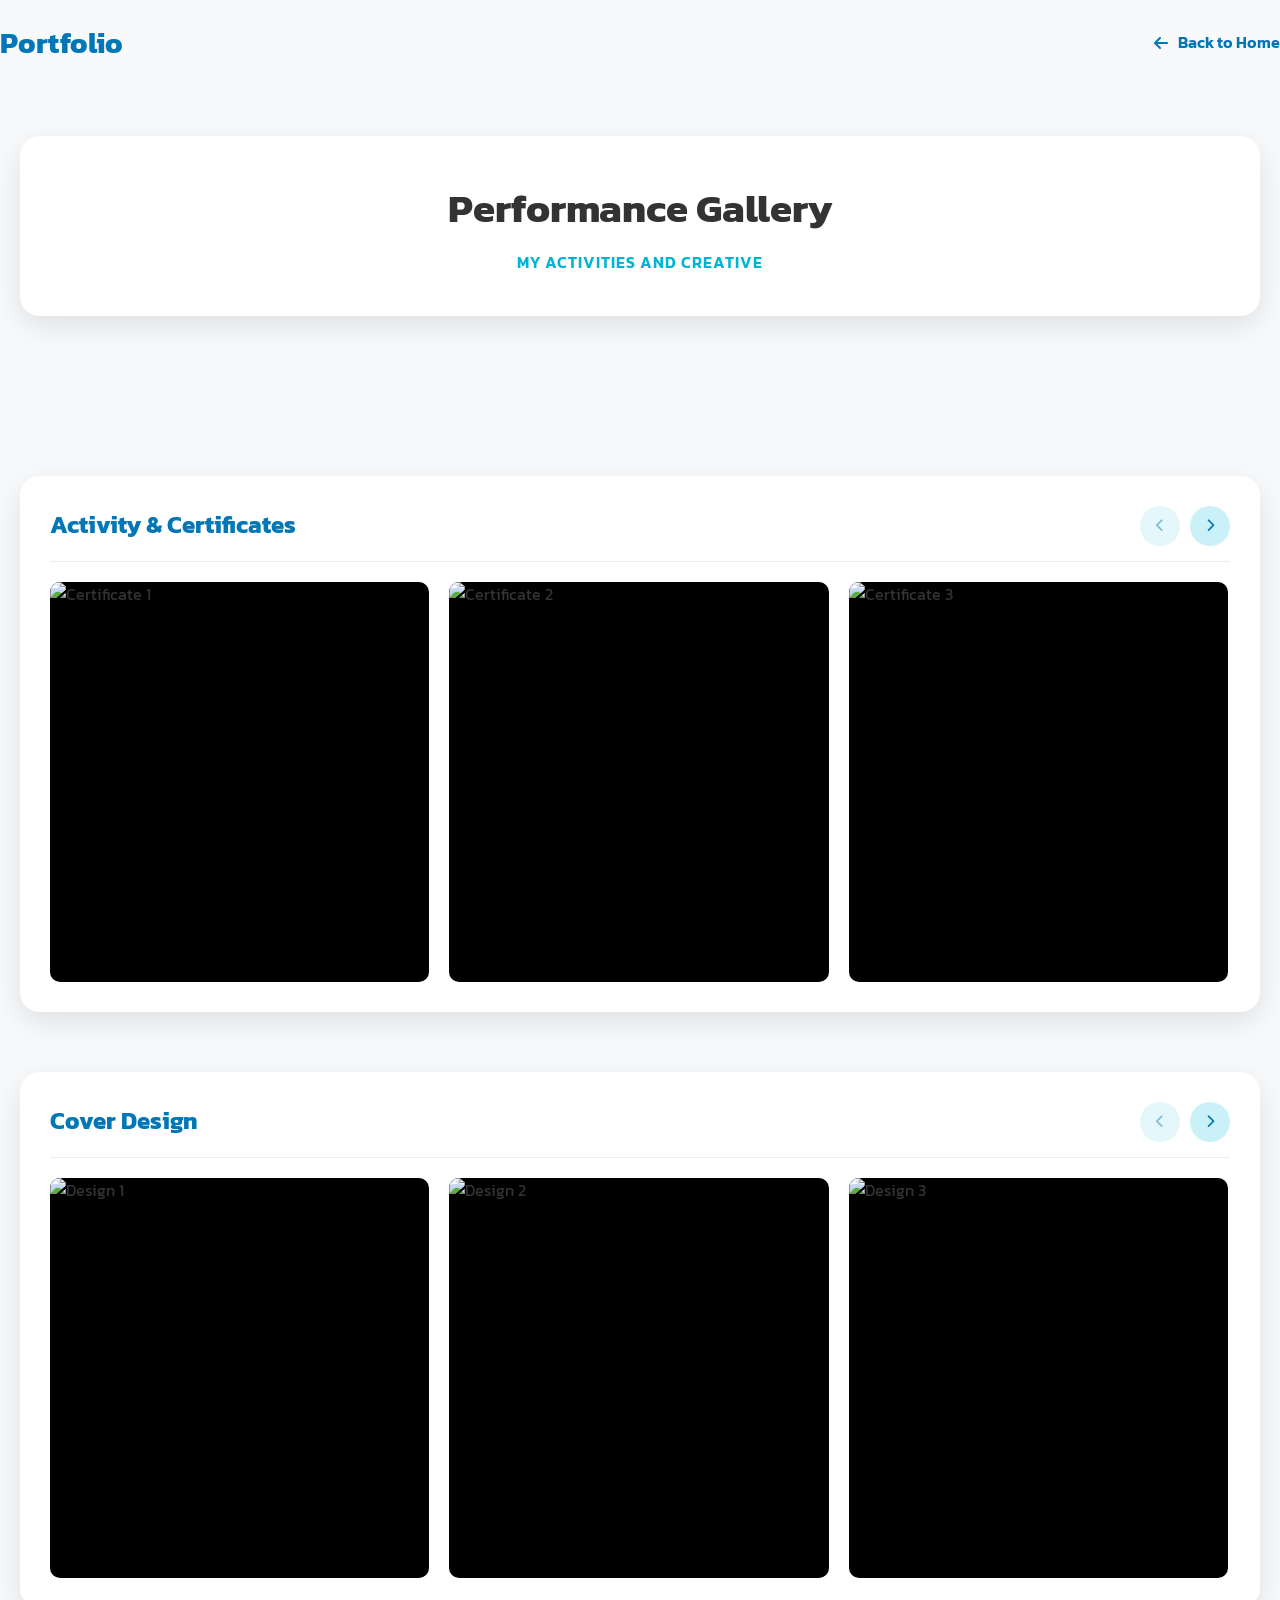
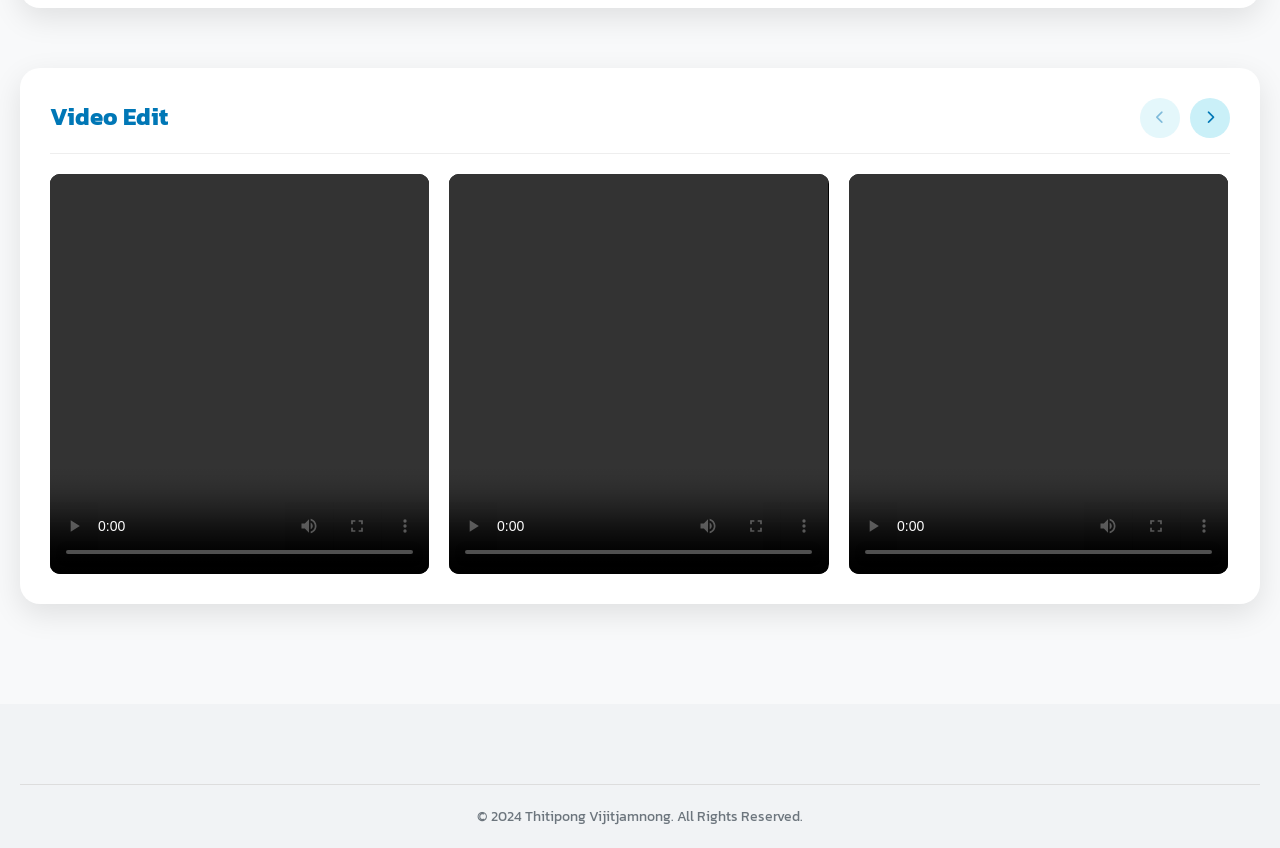
==== index-detail.html @ 3550ec2c "Add files via upload" ====
<!DOCTYPE html>
<html lang="en">

<head>
    <meta charset="UTF-8">
    <meta name="viewport" content="width=device-width, initial-scale=1.0">
    <title>Performance Details | Portfolio</title>

    <!-- Fonts -->
    <link rel="preconnect" href="https://fonts.googleapis.com">
    <link rel="preconnect" href="https://fonts.gstatic.com" crossorigin>
    <link
        href="https://fonts.googleapis.com/css2?family=Outfit:wght@300;400;600;700&family=Kanit:wght@300;400;600&display=swap"
        rel="stylesheet">

    <!-- Icons -->
    <link rel="stylesheet" href="https://cdnjs.cloudflare.com/ajax/libs/font-awesome/6.4.0/css/all.min.css">

    <!-- Styles -->
    <link rel="stylesheet" href="index.css">
    <link rel="stylesheet" href="index-detail.css">
</head>

<body>
    <nav class="navbar container">
        <div class="logo">Portfolio</div>
        <a href="index.html" class="back-link"><i class="fas fa-arrow-left"></i> Back to Home</a>
    </nav>

    <main class="detail-page">
        <div class="container">
            <header class="detail-header">
                <h1 class="section-title">Performance Gallery</h1>
                <p class="section-subtitle">My activities and creative</p>
            </header>

            <section class="gallery-section">
                <div class="gallery-container">
                    <div class="gallery-header">
                        <h2>Activity & Certificates</h2>
                        <div class="carousel-controls">
                            <button class="carousel-btn prev" data-target="cert-carousel"><i
                                    class="fas fa-chevron-left"></i></button>
                            <button class="carousel-btn next" data-target="cert-carousel"><i
                                    class="fas fa-chevron-right"></i></button>
                        </div>
                    </div>
                    <div class="carousel" id="cert-carousel">
                        <div class="carousel-track">
                            <!-- Add your images here. Using placeholders for now as per original file structure -->
                            <div class="carousel-item">
                                <img src="cerdificate/CamScanner 11-09-2025 20.44.jpg" alt="Certificate 1">
                            </div>
                            <div class="carousel-item">
                                <img src="cerdificate/CamScanner 11-09-2025 20.46 (1).jpg" alt="Certificate 2">
                            </div>
                            <div class="carousel-item">
                                <img src="cerdificate/CamScanner 11-09-2025 21.00.jpg" alt="Certificate 3">
                            </div>
                            <div class="carousel-item">
                                <img src="cerdificate/การรับมือภัยพิบัติ.jpg" alt="Certificate 4">
                            </div>
                            <div class="carousel-item">
                                <img src="cerdificate/ค่าย รด.New Gen.jpg" alt="Certificate 5">
                            </div>
                            <div class="carousel-item">
                                <img src="cerdificate/ยอดนักอ่าน.jpg" alt="Certificate 6">
                            </div>
                            <div class="carousel-item">
                                <img src="cerdificate/ลดน้ำหนักด้วยอาหาร.jpg" alt="Certificate 7">
                            </div>
                            <div class="carousel-item">
                                <img src="cerdificate/เปิดโลกภาษาไทย.jpg" alt="Certificate 8">
                            </div>
                            <div class="carousel-item">
                                <img src="activitys/จัดบอร์ดวันภาษาไทย.jpg" alt="Certificate 9">
                            </div>
                            <div class="carousel-item">
                                <img src="activitys/จัดบอร์ดวันวิทยศาสตร์.jpg" alt="Certificate 10">
                            </div>
                            <div class="carousel-item">
                                <img src="activitys/จิตอาสาจราจร.jpeg" alt="Certificate 11">
                            </div>
                            <div class="carousel-item">
                                <img src="activitys/ร่วมอบรมอุทยาน.jpeg" alt="Certificate 12">
                            </div>
                            <div class="carousel-item">
                                <img src="activitys/ร่วมแสดงความยินดีนศท.สอบติดนายร้อย.jpeg" alt="Certificate 13">
                            </div>
                        </div>
                    </div>
                </div>

                <div class="gallery-container">
                    <div class="gallery-header">
                        <h2>Cover Design</h2>
                        <div class="carousel-controls">
                            <button class="carousel-btn prev" data-target="design-carousel"><i
                                    class="fas fa-chevron-left"></i></button>
                            <button class="carousel-btn next" data-target="design-carousel"><i
                                    class="fas fa-chevron-right"></i></button>
                        </div>
                    </div>
                    <div class="carousel" id="design-carousel">
                        <div class="carousel-track">
                            <div class="carousel-item">
                                <img src="coverdesign/บักหำน้อย yungtarr v.2_00000.jpg" alt="Design 1">
                            </div>
                            <div class="carousel-item">
                                <img src="coverdesign/background youtube_00000.jpg" alt="Design 2">
                            </div>
                            <div class="carousel-item">
                                <img src="coverdesign/cover moonlight_00000.jpg" alt="Design 3">
                            </div>
                            <div class="carousel-item">
                                <img src="coverdesign/intentions - starfall_00000.jpg" alt="Design 4">
                            </div>
                            <div class="carousel-item">
                                <img src="coverdesign/Screenshot 2023-08-31 214523.png" alt="Design 5">
                            </div>
                            <div class="carousel-item">
                                <img src="coverdesign/ปก _00014.jpg" alt="Design 6">
                            </div>
                            <div class="carousel-item">
                                <img src="coverdesign/ปก ซ่อนเธอไว้ในเพลง_00000.jpg" alt="Design 7">
                            </div>
                            <div class="carousel-item">
                                <div class="placeholder-item">More Designs</div>
                            </div>
                        </div>
                    </div>
                </div>

                <div class="gallery-container">
                    <div class="gallery-header">
                        <h2>Video Edit</h2>
                        <div class="carousel-controls">
                            <button class="carousel-btn prev" data-target="video-carousel"><i
                                    class="fas fa-chevron-left"></i></button>
                            <button class="carousel-btn next" data-target="video-carousel"><i
                                    class="fas fa-chevron-right"></i></button>
                        </div>
                    </div>
                    <div class="carousel" id="video-carousel">
                        <div class="carousel-track">
                            <div class="carousel-item">
                                <video src="video/บักหำน้อย yungtarr.mp4" controls></video>
                            </div>
                            <div class="carousel-item">
                                <video src="video/Moonlight.mp4" controls></video>
                            </div>
                            <div class="carousel-item">
                                <video src="video/One kiss.mp4" controls></video>
                            </div>
                            <div class="carousel-item">
                                <video src="video/santa doesn_t know you like i do_1.mp4" controls></video>
                            </div>
                            <div class="carousel-item">
                                <video src="video/Shell We คุณคุโบะไม่ยอมให้ผมเป็นตัวประกอบ.mp4" controls></video>
                            </div>
                            <div class="carousel-item">
                                <video src="video/ซ่อนเธฮไว้ในเพลง 01.mp4" controls></video>
                            </div>
                            <div class="carousel-item">
                                <div class="placeholder-item">More Videos</div>
                            </div>
                        </div>
                    </div>
                </div>
            </section>
        </div>
    </main>

    <footer class="footer-section">
        <div class="container">
            <div class="footer-bottom">
                <p>&copy; 2024 Thitipong Vijitjamnong. All Rights Reserved.</p>
            </div>
        </div>
    </footer>

    <!-- Lightbox -->
    <div id="lightbox" class="lightbox">
        <span class="lightbox-close">&times;</span>
        <div class="lightbox-content"></div>
    </div>

    <script src="index-detail.js"></script>
</body>
---- index.css ----
:root {
    --primary-color: #00b4d8;
    --primary-dark: #0077b6;
    --secondary-color: #caf0f8;
    --text-color: #333;
    --bg-color: #f8f9fa;
    --white: #ffffff;
    --gray: #6c757d;
    --gradient: linear-gradient(135deg, #00b4d8 0%, #0077b6 100%);
    --shadow: 0 10px 30px rgba(0, 0, 0, 0.1);
    --transition: all 0.3s ease;
}

* {
    margin: 0;
    padding: 0;
    box-sizing: border-box;
    font-family: 'Outfit', sans-serif;
    scroll-behavior: smooth;
}

body {
    background-color: var(--bg-color);
    color: var(--text-color);
    line-height: 1.6;
    overflow-x: hidden;
}

.container {
    max-width: 1200px;
    margin: 0 auto;
    padding: 0 20px;
}

/* Navbar */
.navbar {
    display: flex;
    justify-content: space-between;
    align-items: center;
    padding: 20px 0;
    position: relative;
    z-index: 1000;
}

.logo {
    font-size: 1.8rem;
    font-weight: 700;
    color: var(--primary-dark);
    font-family: 'Kanit', sans-serif;
}

.nav-links {
    display: flex;
    list-style: none;
    gap: 30px;
    align-items: center;
}

.nav-links a {
    text-decoration: none;
    color: var(--text-color);
    font-weight: 500;
    transition: var(--transition);
    position: relative;
}

.nav-links a:hover {
    color: var(--primary-color);
}

.nav-links a::after {
    content: '';
    position: absolute;
    width: 0;
    height: 2px;
    bottom: -5px;
    left: 0;
    background-color: var(--primary-color);
    transition: var(--transition);
}

.nav-links a:hover::after {
    width: 100%;
}

.btn-contact {
    padding: 10px 25px;
    background: var(--gradient);
    color: var(--white) !important;
    border-radius: 50px;
    box-shadow: 0 4px 15px rgba(0, 180, 216, 0.3);
}

.btn-contact:hover {
    transform: translateY(-2px);
    box-shadow: 0 6px 20px rgba(0, 180, 216, 0.4);
}

.btn-contact::after {
    display: none;
}

.hamburger {
    display: none;
    font-size: 1.5rem;
    cursor: pointer;
}

/* Hero Section */
.hero-section {
    min-height: 100vh;
    background: linear-gradient(to bottom right, #e0f7fa, #ffffff);
    position: relative;
    overflow: hidden;
}

.hero-content {
    display: flex;
    align-items: center;
    justify-content: space-between;
    min-height: calc(100vh - 80px);
    padding: 50px 0;
}

.hero-text {
    flex: 1;
    padding-right: 50px;
    animation: slideRight 1s ease forwards;
}

.greeting {
    display: inline-block;
    padding: 8px 16px;
    background-color: var(--secondary-color);
    color: var(--primary-dark);
    border-radius: 50px;
    font-weight: 600;
    margin-bottom: 20px;
    font-size: 0.9rem;
}

.name {
    font-size: 4rem;
    font-weight: 700;
    line-height: 1.1;
    margin-bottom: 20px;
    font-family: 'Kanit', sans-serif;
    background: var(--gradient);
    -webkit-background-clip: text;
    background-clip: text;
    -webkit-text-fill-color: transparent;
}

.description {
    font-size: 1.2rem;
    color: var(--gray);
    margin-bottom: 40px;
    max-width: 500px;
}

.hero-btns {
    display: flex;
    gap: 20px;
}

.btn {
    padding: 12px 30px;
    border-radius: 50px;
    text-decoration: none;
    font-weight: 600;
    transition: var(--transition);
    display: inline-block;
}

.btn-primary {
    background: var(--gradient);
    color: var(--white);
    box-shadow: 0 4px 15px rgba(0, 180, 216, 0.3);
}

.btn-primary:hover {
    transform: translateY(-3px);
    box-shadow: 0 8px 25px rgba(0, 180, 216, 0.4);
}

.btn-outline {
    border: 2px solid var(--primary-color);
    color: var(--primary-color);
}

.btn-outline:hover {
    background-color: var(--primary-color);
    color: var(--white);
}

.hero-image {
    flex: 1;
    display: flex;
    justify-content: flex-end;
    position: relative;
    animation: slideLeft 1s ease forwards;
}

.img-wrapper {
    position: relative;
    width: 450px;
    height: 450px;
    border-radius: 50%;
    overflow: hidden;
    border: 10px solid var(--white);
    box-shadow: var(--shadow);
}

.img-wrapper img {
    width: 100%;
    height: 100%;
    object-fit: cover;
}

/* Sections Common */
section {
    padding: 100px 0;
}

.section-header {
    text-align: center;
    margin-bottom: 60px;
}

.section-title {
    font-size: 2.5rem;
    font-weight: 700;
    margin-bottom: 10px;
    font-family: 'Kanit', sans-serif;
}

.section-subtitle {
    color: var(--primary-color);
    font-weight: 600;
    text-transform: uppercase;
    letter-spacing: 1px;
}

/* About Section */
.about-content {
    display: grid;
    grid-template-columns: repeat(auto-fit, minmax(300px, 1fr));
    gap: 30px;
}

.about-card,
.target-card {
    background: var(--white);
    padding: 40px;
    border-radius: 20px;
    box-shadow: var(--shadow);
    transition: var(--transition);
}

.about-card:hover,
.target-card:hover {
    transform: translateY(-5px);
}

.about-card h3,
.target-card h3 {
    font-size: 1.5rem;
    margin-bottom: 20px;
    color: var(--primary-dark);
}

.about-card p {
    margin-bottom: 15px;
    color: var(--gray);
}

.bio {
    margin-top: 20px;
    line-height: 1.8;
}

/* Skills Section */
.skills-section {
    background-color: var(--white);
}

.skills-grid {
    display: flex;
    justify-content: center;
    flex-wrap: wrap;
    gap: 30px;
}

.skill-item {
    display: flex;
    flex-direction: column;
    align-items: center;
    padding: 30px;
    background: var(--bg-color);
    border-radius: 15px;
    width: 150px;
    transition: var(--transition);
}

.skill-item:hover {
    transform: translateY(-10px);
    background: var(--white);
    box-shadow: var(--shadow);
}

.skill-item i {
    font-size: 3rem;
    color: var(--primary-color);
    margin-bottom: 15px;
}

.skill-item span {
    font-weight: 600;
    color: var(--text-color);
}

/* Performance Section */
.view-all-link {
    display: inline-flex;
    align-items: center;
    gap: 10px;
    margin-top: 20px;
    text-decoration: none;
    color: var(--primary-dark);
    font-weight: 600;
    transition: var(--transition);
}

.view-all-link:hover {
    gap: 15px;
    color: var(--primary-color);
}

.projects-grid {
    display: grid;
    grid-template-columns: repeat(auto-fit, minmax(300px, 1fr));
    gap: 30px;
}

.project-card {
    background: var(--white);
    border-radius: 20px;
    overflow: hidden;
    box-shadow: var(--shadow);
    transition: var(--transition);
}

.project-card:hover {
    transform: translateY(-10px);
}

.card-image {
    height: 200px;
    overflow: hidden;
}

.card-image img,
.card-image video {
    width: 100%;
    height: 100%;
    object-fit: cover;
    transition: var(--transition);
}

.project-card:hover .card-image img {
    transform: scale(1.1);
}

.card-content {
    padding: 25px;
}

.card-content h3 {
    font-size: 1.3rem;
    margin-bottom: 10px;
}

.card-content p {
    color: var(--gray);
    font-size: 0.9rem;
    margin-bottom: 20px;
}

.tag {
    display: inline-block;
    padding: 5px 15px;
    background-color: var(--secondary-color);
    color: var(--primary-dark);
    border-radius: 50px;
    font-size: 0.8rem;
    font-weight: 600;
}

/* Footer */
.footer-section {
    background-color: #f1f3f5;
    padding: 80px 0 20px;
}

.footer-content {
    text-align: center;
    margin-bottom: 50px;
}

.contact-info h2 {
    font-size: 2rem;
    margin-bottom: 15px;
}

.contact-list {
    display: flex;
    justify-content: center;
    gap: 40px;
    list-style: none;
    margin-top: 40px;
    flex-wrap: wrap;
}

.contact-list a {
    display: flex;
    align-items: center;
    gap: 10px;
    text-decoration: none;
    color: var(--text-color);
    font-weight: 500;
    padding: 15px 30px;
    background: var(--white);
    border-radius: 50px;
    box-shadow: 0 5px 15px rgba(0, 0, 0, 0.05);
    transition: var(--transition);
}

.contact-list a:hover {
    transform: translateY(-5px);
    color: var(--primary-color);
    box-shadow: var(--shadow);
}

.footer-bottom {
    text-align: center;
    padding-top: 20px;
    border-top: 1px solid #ddd;
    color: var(--gray);
    font-size: 0.9rem;
}

/* Animations */
@keyframes slideRight {
    from {
        opacity: 0;
        transform: translateX(-50px);
    }

    to {
        opacity: 1;
        transform: translateX(0);
    }
}

@keyframes slideLeft {
    from {
        opacity: 0;
        transform: translateX(50px);
    }

    to {
        opacity: 1;
        transform: translateX(0);
    }
}

/* Responsive */
@media (max-width: 992px) {
    .hero-content {
        flex-direction: column-reverse;
        text-align: center;
        justify-content: center;
    }

    .hero-text {
        padding-right: 0;
        margin-top: 50px;
    }

    .hero-btns {
        justify-content: center;
    }

    .img-wrapper {
        width: 350px;
        height: 350px;
    }
}

@media (max-width: 768px) {
    .nav-links {
        display: none;
    }

    .hamburger {
        display: block;
    }

    .name {
        font-size: 3rem;
        font-weight: 600;
        color: var(--text-color);
    }

    .img-wrapper {
        width: 280px;
        height: 280px;
    }

    .contact-list {
        flex-direction: column;
        gap: 20px;
    }
}

/* Toast Notification */
#toast-notification {
    visibility: hidden;
    min-width: 250px;
    margin-left: -125px;
    background-color: #333;
    color: #fff;
    text-align: center;
    border-radius: 2px;
    padding: 16px;
    position: fixed;
    z-index: 1000;
    left: 50%;
    bottom: 30px;
    font-size: 17px;
    border-radius: 10px;
    box-shadow: 0 4px 8px rgba(0, 0, 0, 0.2);
}

#toast-notification.show {
    visibility: visible;
    -webkit-animation: fadein 0.5s, fadeout 0.5s 2.5s;
    animation: fadein 0.5s, fadeout 0.5s 2.5s;
}

@-webkit-keyframes fadein {
    from {
        bottom: 0;
        opacity: 0;
    }

    to {
        bottom: 30px;
        opacity: 1;
    }
}

@keyframes fadein {
    from {
        bottom: 0;
        opacity: 0;
    }

    to {
        bottom: 30px;
        opacity: 1;
    }
}

@-webkit-keyframes fadeout {
    from {
        bottom: 30px;
        opacity: 1;
    }

    to {
        bottom: 0;
        opacity: 0;
    }
}

@keyframes fadeout {
    from {
        bottom: 30px;
        opacity: 1;
    }

    to {
        bottom: 0;
        opacity: 0;
    }
}
---- index-detail.css ----
* {
    margin: 0;
    padding: 0;
    box-sizing: border-box;
    font-family: "Kanit", sans-serif;
}

.container {
    max-width: 1320px;
    margin: 0 auto;
}

/* Detail Page Specific Styles */

.detail-page {
    padding-top: 50px;
    min-height: 80vh;
}

.back-link {
    display: inline-flex;
    align-items: center;
    gap: 10px;
    text-decoration: none;
    color: var(--primary-dark);
    font-weight: 600;
    transition: var(--transition);
}

.back-link:hover {
    color: var(--primary-color);
    transform: translateX(-5px);
}

.detail-header {
    text-align: center;
    margin-bottom: 60px;
    padding: 40px;
    background: var(--white);
    border-radius: 20px;
    box-shadow: var(--shadow);
}

.gallery-section {
    display: flex;
    flex-direction: column;
    gap: 60px;
}

.gallery-container {
    background: var(--white);
    padding: 30px;
    border-radius: 20px;
    box-shadow: var(--shadow);
}

.gallery-header {
    display: flex;
    justify-content: space-between;
    align-items: center;
    margin-bottom: 20px;
    padding-bottom: 15px;
    border-bottom: 1px solid #eee;
}

.gallery-header h2 {
    font-size: 1.5rem;
    color: var(--primary-dark);
}

.carousel-controls {
    display: flex;
    gap: 10px;
}

.carousel-btn {
    width: 40px;
    height: 40px;
    border-radius: 50%;
    border: none;
    background: var(--secondary-color);
    color: var(--primary-dark);
    cursor: pointer;
    transition: var(--transition);
    display: flex;
    align-items: center;
    justify-content: center;
}

.carousel-btn:hover {
    background: var(--primary-color);
    color: var(--white);
}

.carousel {
    overflow: hidden;
    position: relative;
}

.carousel-track {
    display: flex;
    transition: transform 0.5s ease-in-out;
    gap: 20px;
}

.carousel-item {
    min-width: 100%;
    /* Show one item at a time by default, or adjust for multiple */
    border-radius: 10px;
    overflow: hidden;
    position: relative;
    background: #000;
    height: 300px;
    /* Fixed height for mobile */
    display: flex;
    align-items: center;
    justify-content: center;
}

.carousel-item img,
.carousel-item video {
    width: 100%;
    height: 100%;
    display: block;
    object-fit: contain;
    margin: 0 auto;
}

.placeholder-item {
    width: 100%;
    height: 100%;
    display: flex;
    align-items: center;
    justify-content: center;
    background: #eee;
    color: var(--gray);
    font-size: 1.2rem;
    font-weight: 600;
}

/* Responsive Carousel */
@media (min-width: 768px) {
    .carousel-item {
        min-width: calc(50% - 10px);
        /* Show 2 items */
    }
}

@media (min-width: 1024px) {
    .carousel-item {
        min-width: calc(33.333% - 14px);
        /* Show 3 items */
        height: 400px;
    }
}

/* Lightbox Styles */
.lightbox {
    display: none;
    position: fixed;
    z-index: 1000;
    left: 0;
    top: 0;
    width: 100%;
    height: 100%;
    overflow: auto;
    background-color: rgba(0, 0, 0, 0.9);
    justify-content: center;
    align-items: center;
    opacity: 0;
    transition: opacity 0.3s ease;
}

.lightbox.active {
    display: flex;
    opacity: 1;
}

.lightbox-content {
    position: relative;
    max-width: 90%;
    max-height: 90%;
    display: flex;
    justify-content: center;
    align-items: center;
}

.lightbox-content img,
.lightbox-content video {
    max-width: 100%;
    max-height: 90vh;
    object-fit: contain;
    border-radius: 5px;
    box-shadow: 0 0 20px rgba(255, 255, 255, 0.1);
}

.lightbox-close {
    position: absolute;
    top: 20px;
    right: 30px;
    color: #f1f1f1;
    font-size: 40px;
    font-weight: bold;
    transition: 0.3s;
    cursor: pointer;
    z-index: 1001;
}

.lightbox-close:hover,
.lightbox-close:focus {
    color: var(--primary-color);
    text-decoration: none;
    cursor: pointer;
}

/* Add cursor pointer to gallery items to indicate clickability */
.carousel-item img,
.carousel-item video {
    cursor: pointer;
    transition: transform 0.3s ease;
}

.carousel-item img:hover,
.carousel-item video:hover {
    transform: scale(1.02);
}
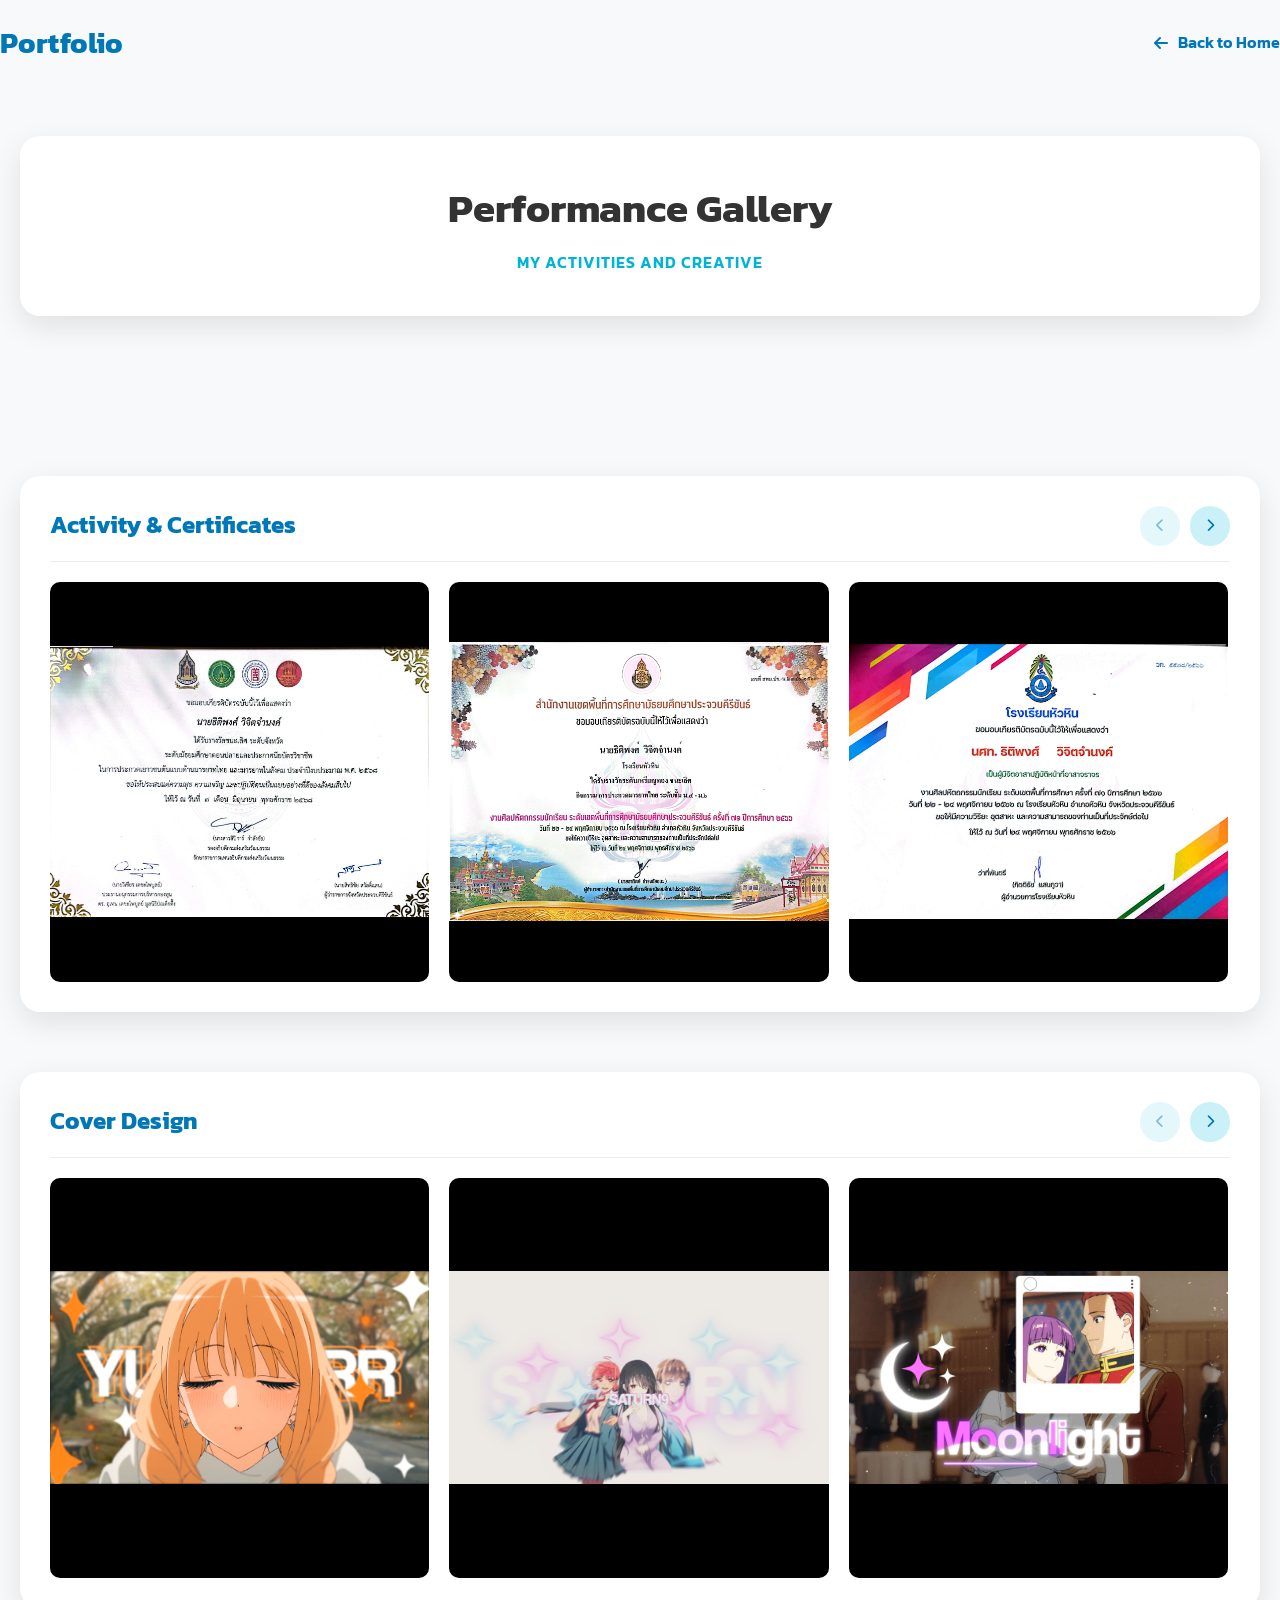
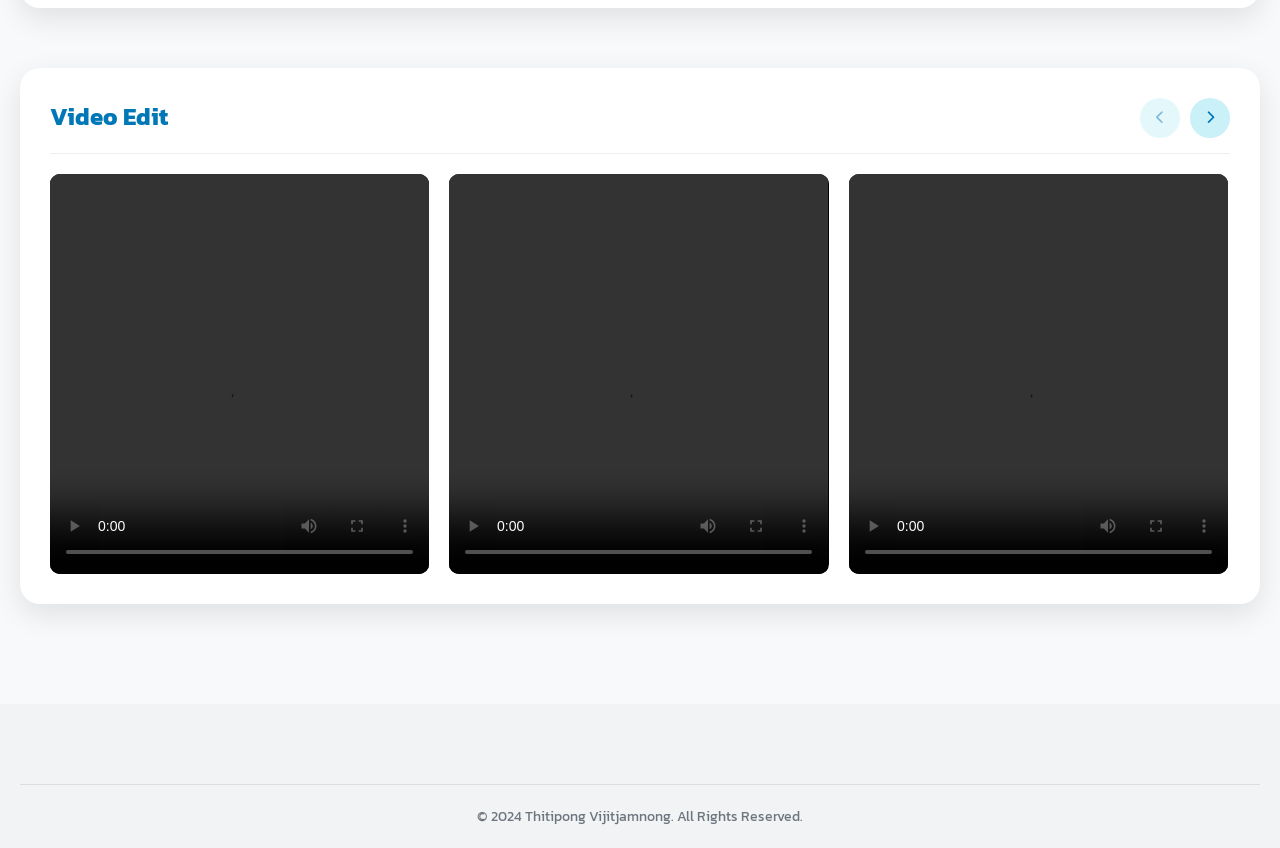
==== commit e72f19ad: "Update index-detail.html" ====
--- a/index-detail.html
+++ b/index-detail.html
@@ -144,22 +144,22 @@
                     <div class="carousel" id="video-carousel">
                         <div class="carousel-track">
                             <div class="carousel-item">
-                                <video src="video/บักหำน้อย yungtarr.mp4" controls></video>
+                                <video src="video/บักหำน้อย yungtarr (1).mp4" controls></video>
                             </div>
                             <div class="carousel-item">
-                                <video src="video/Moonlight.mp4" controls></video>
+                                <video src="video/Moonlight (1).mp4" controls></video>
                             </div>
                             <div class="carousel-item">
-                                <video src="video/One kiss.mp4" controls></video>
+                                <video src="video/One kiss (1).mp4" controls></video>
                             </div>
                             <div class="carousel-item">
-                                <video src="video/santa doesn_t know you like i do_1.mp4" controls></video>
+                                <video src="video/santa doesn_t know you like i do_1 (1).mp4" controls></video>
                             </div>
                             <div class="carousel-item">
-                                <video src="video/Shell We คุณคุโบะไม่ยอมให้ผมเป็นตัวประกอบ.mp4" controls></video>
+                                <video src="video/Shell We คุณคุโบะไม่ยอมให้ผมเป็นตัวประกอบ (1).mp4" controls></video>
                             </div>
                             <div class="carousel-item">
-                                <video src="video/ซ่อนเธฮไว้ในเพลง 01.mp4" controls></video>
+                                <video src="video/ซ่อนเธฮไว้ในเพลง 01 (1).mp4" controls></video>
                             </div>
                             <div class="carousel-item">
                                 <div class="placeholder-item">More Videos</div>
@@ -186,4 +186,5 @@
     </div>
 
     <script src="index-detail.js"></script>
-</body>+
+</body>
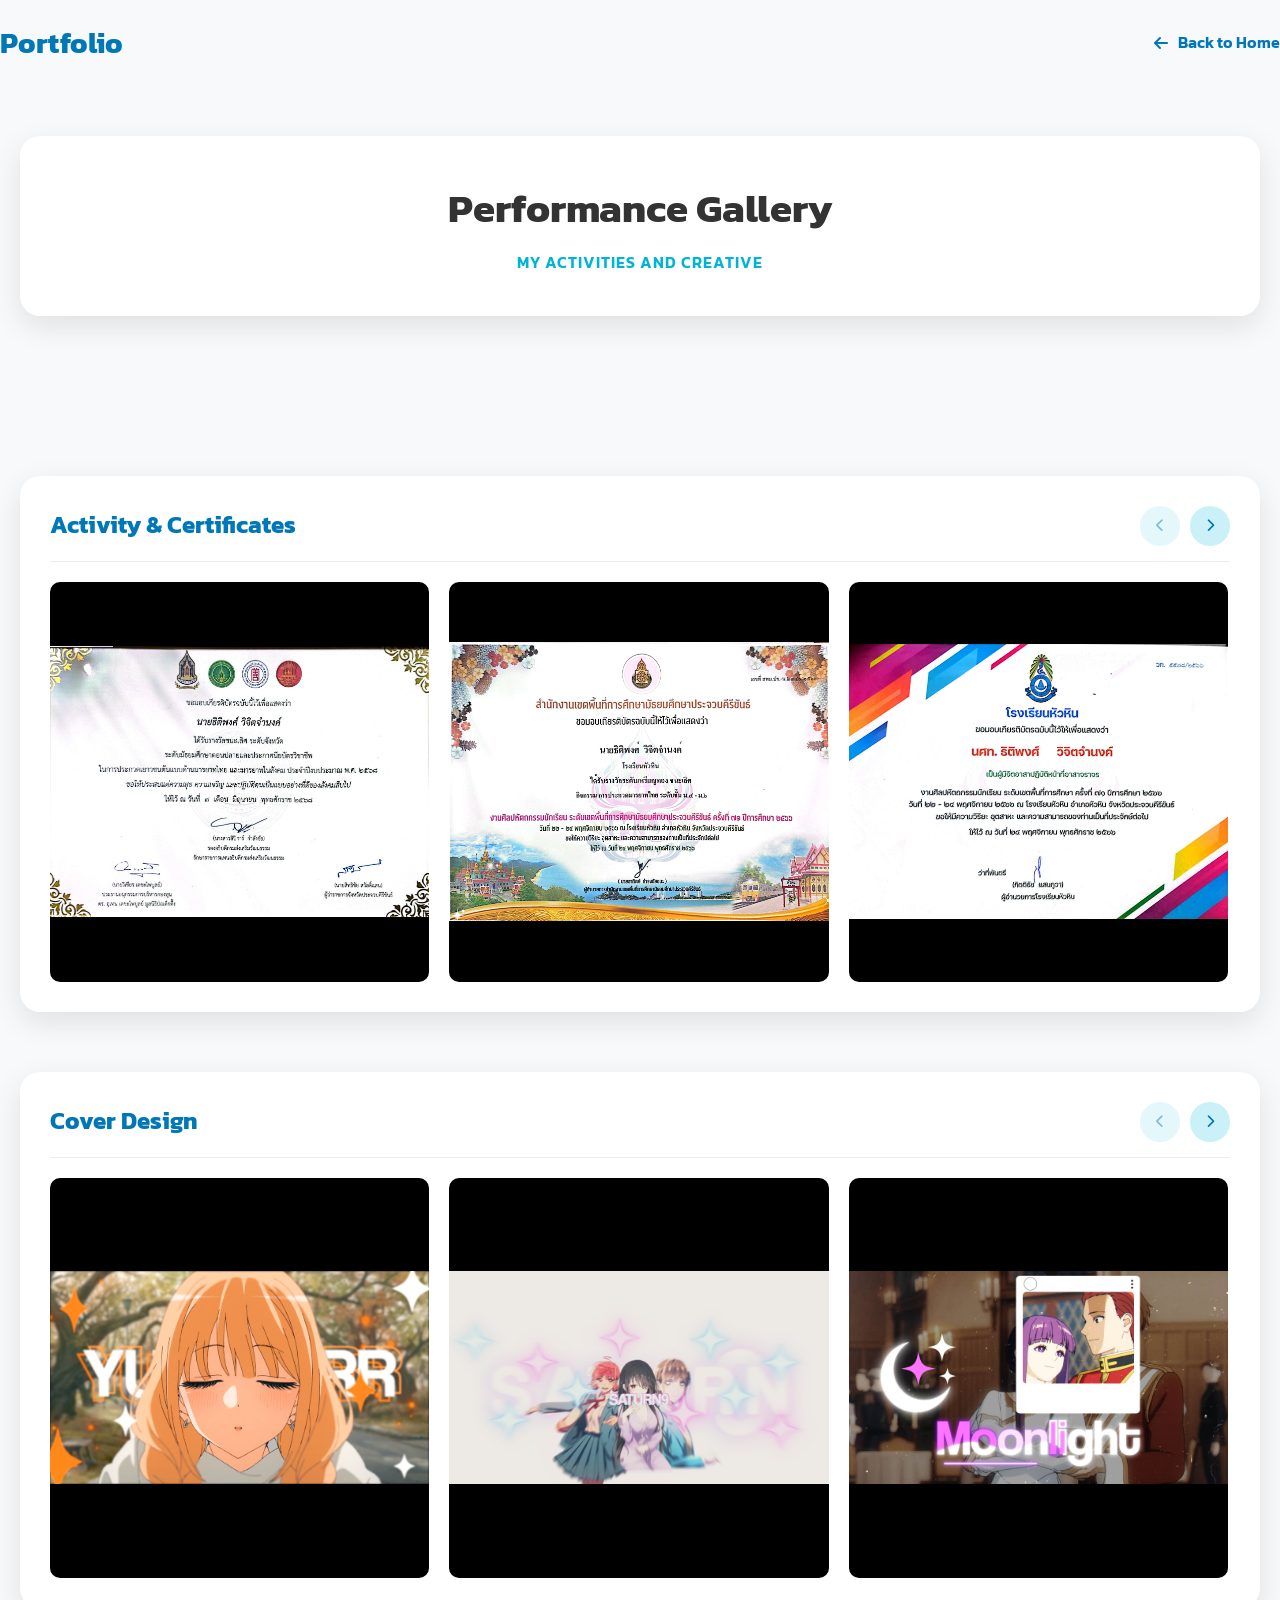
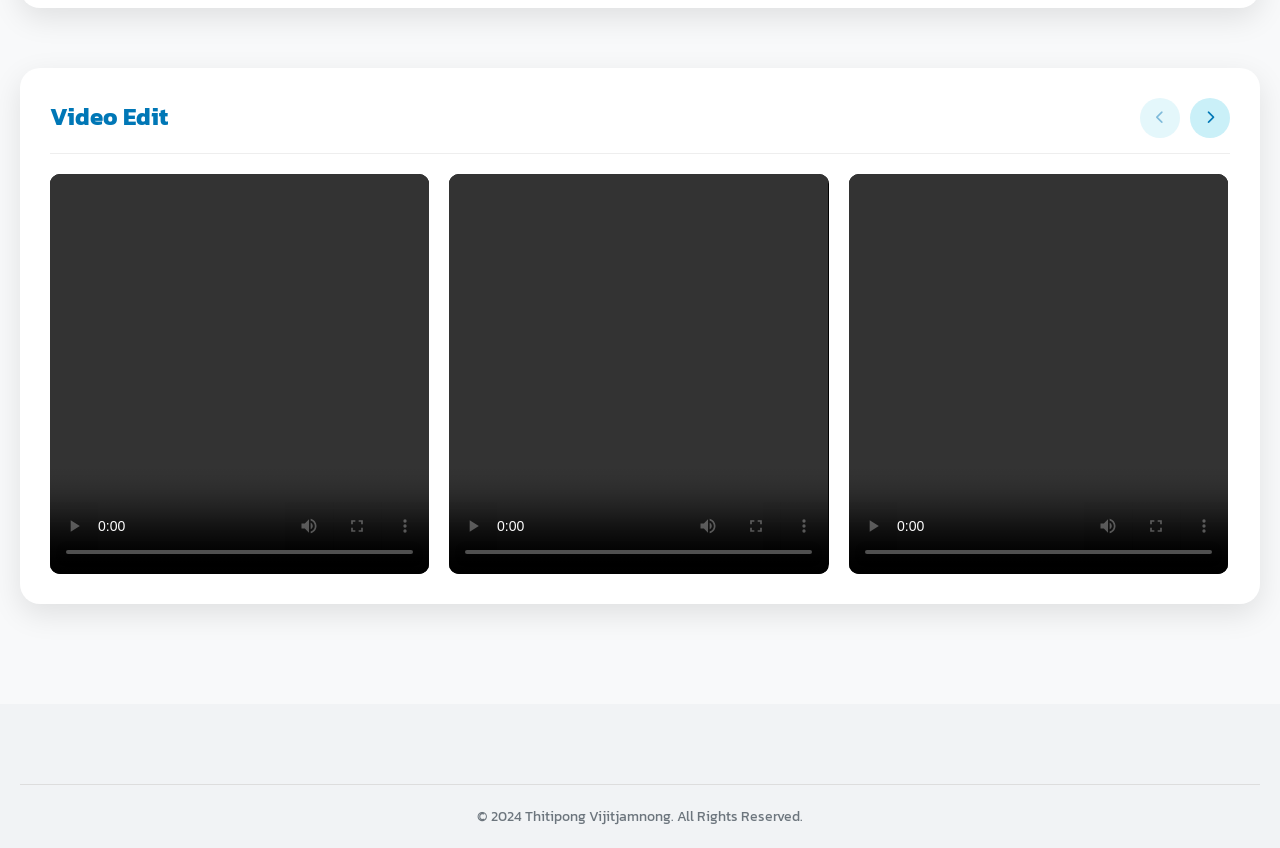
==== commit f4c3af6a: "Update index-detail.html" ====
--- a/index-detail.html
+++ b/index-detail.html
@@ -159,7 +159,7 @@
                                 <video src="video/Shell We คุณคุโบะไม่ยอมให้ผมเป็นตัวประกอบ (1).mp4" controls></video>
                             </div>
                             <div class="carousel-item">
-                                <video src="video/ซ่อนเธฮไว้ในเพลง 01 (1).mp4" controls></video>
+                                <video src="ซ่อนเธฮไว้ในเพลง 01 (1) (1).mp4" controls></video>
                             </div>
                             <div class="carousel-item">
                                 <div class="placeholder-item">More Videos</div>
@@ -188,3 +188,4 @@
     <script src="index-detail.js"></script>
 
 </body>
+
